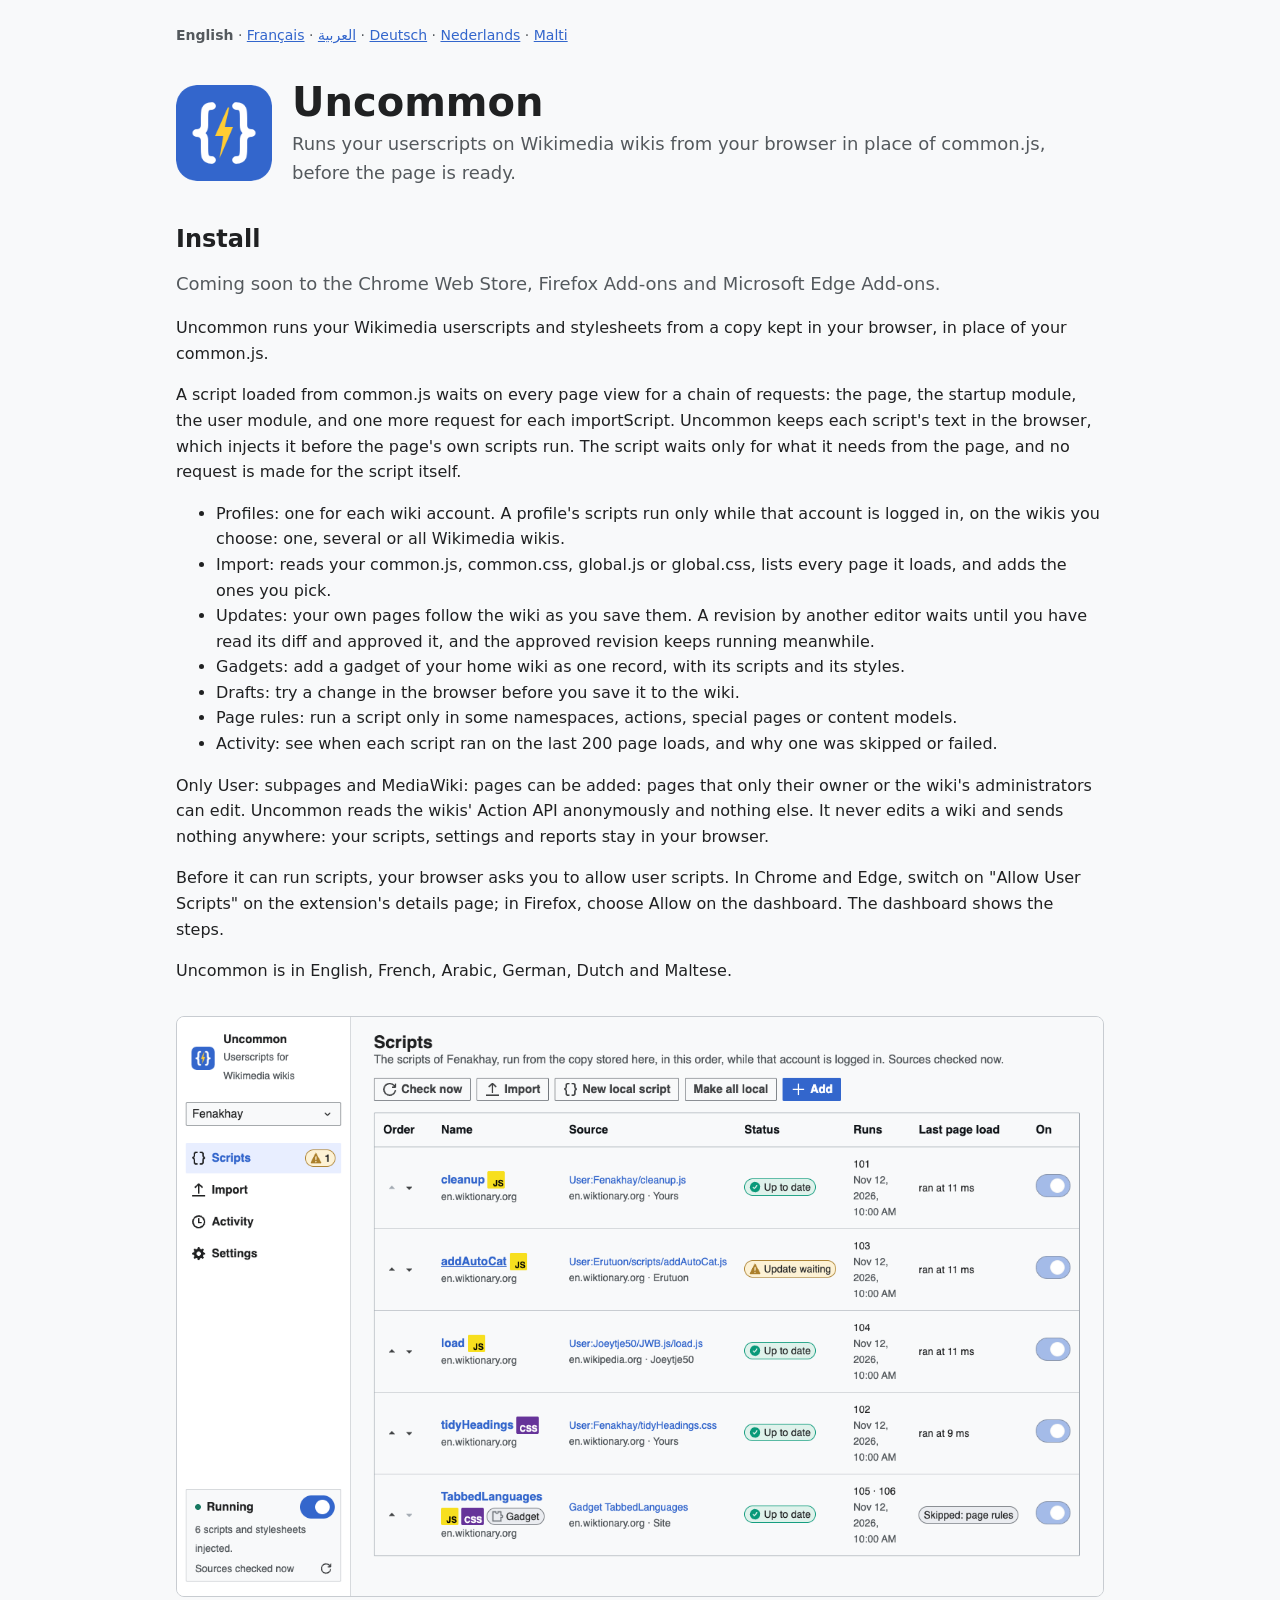
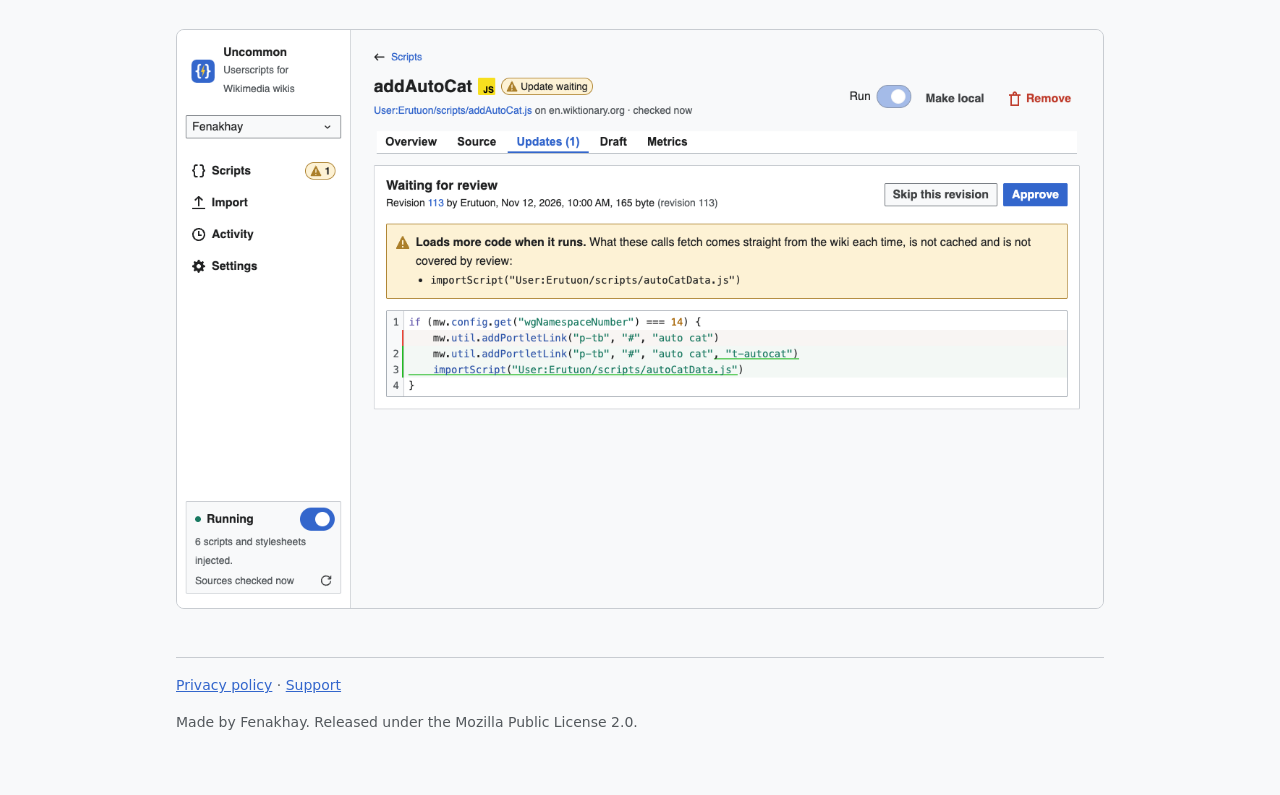
==== index.html @ 903ac7b0 "Add the site of Uncommon" ====
<!doctype html>
<html lang="en" dir="ltr">
  <head>
    <meta charset="utf-8" />
    <meta name="viewport" content="width=device-width, initial-scale=1" />
    <title>Uncommon: userscripts for Wikimedia wikis</title>
    <meta
      name="description"
      content="Runs your userscripts on Wikimedia wikis from your browser in place of common.js, before the page is ready."
    />
    <link rel="icon" href="icon.png" />
    <link rel="stylesheet" href="style.css" />
    <link rel="alternate" hreflang="en" href="https://uncommon.fenakhay.com/" />
    <link rel="alternate" hreflang="fr" href="https://uncommon.fenakhay.com/fr/" />
    <link rel="alternate" hreflang="ar" href="https://uncommon.fenakhay.com/ar/" />
    <link rel="alternate" hreflang="de" href="https://uncommon.fenakhay.com/de/" />
    <link rel="alternate" hreflang="nl" href="https://uncommon.fenakhay.com/nl/" />
    <link rel="alternate" hreflang="mt" href="https://uncommon.fenakhay.com/mt/" />
  </head>
  <body>
    <nav class="languages">
      <strong>English</strong> · <a href="fr/" hreflang="fr" lang="fr">Français</a> ·
      <a href="ar/" hreflang="ar" lang="ar">العربية</a> ·
      <a href="de/" hreflang="de" lang="de">Deutsch</a> ·
      <a href="nl/" hreflang="nl" lang="nl">Nederlands</a> ·
      <a href="mt/" hreflang="mt" lang="mt">Malti</a>
    </nav>
    <header>
      <img src="icon.png" alt="" width="96" height="96" />
      <div>
        <h1>Uncommon</h1>
        <p class="summary">
          Runs your userscripts on Wikimedia wikis from your browser in place of common.js, before
          the page is ready.
        </p>
      </div>
    </header>
    <main>
      <h2>Install</h2>
      <p class="soon">
        Coming soon to the Chrome Web Store, Firefox Add-ons and Microsoft Edge Add-ons.
      </p>
      <p>
        Uncommon runs your Wikimedia userscripts and stylesheets from a copy kept in your browser,
        in place of your common.js.
      </p>
      <p>
        A script loaded from common.js waits on every page view for a chain of requests: the page,
        the startup module, the user module, and one more request for each importScript. Uncommon
        keeps each script's text in the browser, which injects it before the page's own scripts run.
        The script waits only for what it needs from the page, and no request is made for the script
        itself.
      </p>
      <ul>
        <li>
          Profiles: one for each wiki account. A profile's scripts run only while that account is
          logged in, on the wikis you choose: one, several or all Wikimedia wikis.
        </li>
        <li>
          Import: reads your common.js, common.css, global.js or global.css, lists every page it
          loads, and adds the ones you pick.
        </li>
        <li>
          Updates: your own pages follow the wiki as you save them. A revision by another editor
          waits until you have read its diff and approved it, and the approved revision keeps
          running meanwhile.
        </li>
        <li>
          Gadgets: add a gadget of your home wiki as one record, with its scripts and its styles.
        </li>
        <li>Drafts: try a change in the browser before you save it to the wiki.</li>
        <li>
          Page rules: run a script only in some namespaces, actions, special pages or content
          models.
        </li>
        <li>
          Activity: see when each script ran on the last 200 page loads, and why one was skipped or
          failed.
        </li>
      </ul>
      <p>
        Only User: subpages and MediaWiki: pages can be added: pages that only their owner or the
        wiki's administrators can edit. Uncommon reads the wikis' Action API anonymously and nothing
        else. It never edits a wiki and sends nothing anywhere: your scripts, settings and reports
        stay in your browser.
      </p>
      <p>
        Before it can run scripts, your browser asks you to allow user scripts. In Chrome and Edge,
        switch on "Allow User Scripts" on the extension's details page; in Firefox, choose Allow on
        the dashboard. The dashboard shows the steps.
      </p>
      <p>Uncommon is in English, French, Arabic, German, Dutch and Maltese.</p>
      <figure>
        <img
          src="images/en/scripts.png"
          alt="The dashboard's list of scripts"
          width="1280"
          height="800"
        />
      </figure>
      <figure>
        <img
          src="images/en/update.png"
          alt="A revision by another editor waiting for review"
          width="1280"
          height="800"
        />
      </figure>
    </main>
    <footer>
      <a href="privacy.html">Privacy policy</a> ·
      <a href="support.html">Support</a>
      <p>Made by Fenakhay. Released under the Mozilla Public License 2.0.</p>
    </footer>
  </body>
</html>
---- style.css ----
/* The site of Uncommon, in the colors of Wikimedia's Codex: light by default, dark when the reader's system is. */

:root {
  color-scheme: light dark;
  --background: #f8f9fa;
  --surface: #fff;
  --text: #202122;
  --subtle: #54595d;
  --border: #c8ccd1;
  --link: #36c;
  --button-text: #fff;
}

@media (prefers-color-scheme: dark) {
  :root {
    --background: #101418;
    --surface: #202122;
    --text: #eaecf0;
    --subtle: #a2a9b1;
    --border: #54595d;
    --link: #88a3e8;
    --button-text: #101418;
  }
}

* {
  box-sizing: border-box;
}

body {
  max-inline-size: 60rem;
  margin: 0 auto;
  padding: 1.5rem 1rem 3rem;
  background-color: var(--background);
  color: var(--text);
  font-family: system-ui, sans-serif;
  font-size: 1rem;
  line-height: 1.6;
}

a {
  color: var(--link);
}

.languages {
  margin-block-end: 2rem;
  color: var(--subtle);
  font-size: 0.875rem;
}

header {
  display: flex;
  align-items: center;
  gap: 1.25rem;
  margin-block-end: 1.5rem;
}

header img {
  flex-shrink: 0;
  border-radius: 1.25rem;
}

h1 {
  margin: 0;
  font-size: 2.5rem;
  line-height: 1.2;
}

h2 {
  margin-block: 2rem 0.75rem;
  font-size: 1.5rem;
}

h3 {
  margin-block: 1.5rem 0.5rem;
  font-size: 1.125rem;
}

.summary,
.soon {
  margin: 0.25rem 0 0;
  color: var(--subtle);
  font-size: 1.125rem;
}

.stores {
  display: flex;
  flex-wrap: wrap;
  gap: 0.75rem;
}

.button {
  padding: 0.5rem 1rem;
  border-radius: 0.25rem;
  background-color: var(--link);
  color: var(--button-text);
  font-weight: 700;
  text-decoration: none;
}

figure {
  margin: 2rem 0;
}

figure img {
  display: block;
  inline-size: 100%;
  block-size: auto;
  border: 1px solid var(--border);
  border-radius: 0.5rem;
}

code {
  font-size: 0.9em;
  overflow-wrap: anywhere;
}

footer {
  margin-block-start: 3rem;
  padding-block-start: 1rem;
  border-block-start: 1px solid var(--border);
  color: var(--subtle);
  font-size: 0.875rem;
}
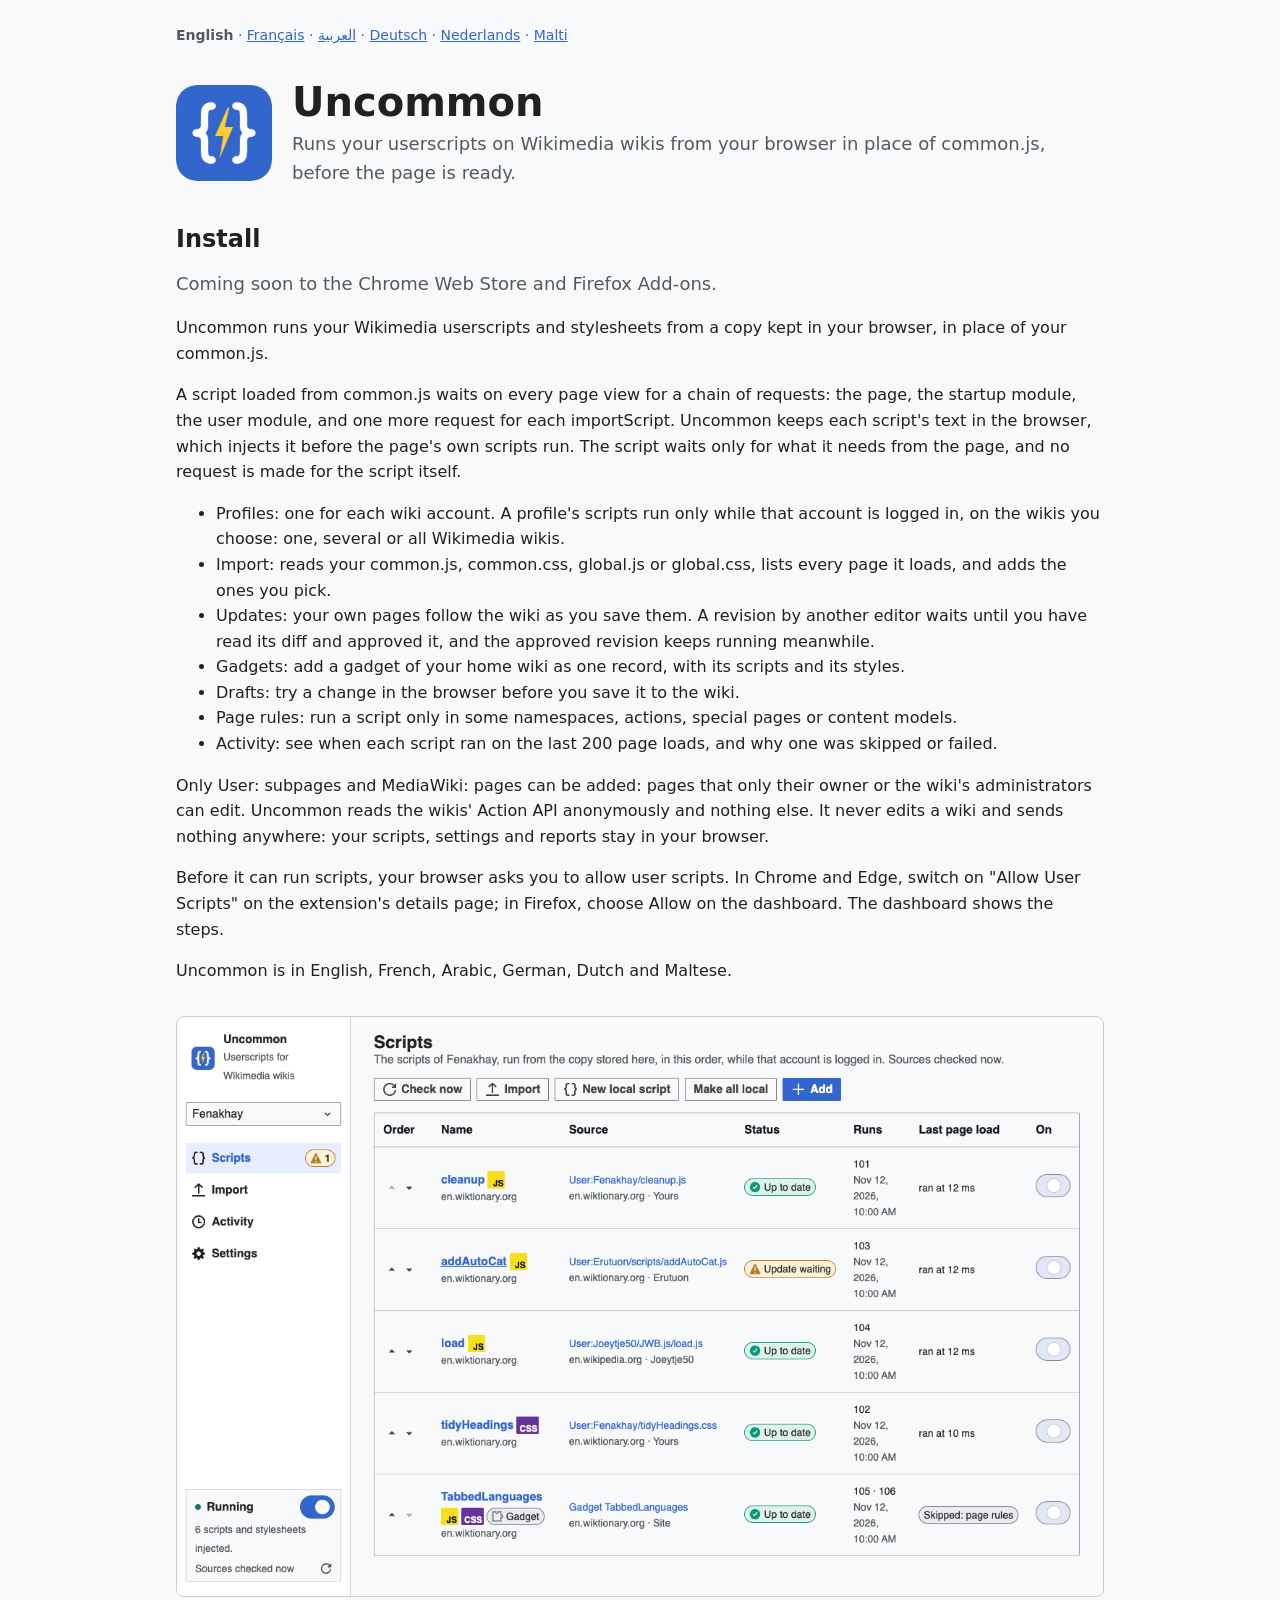
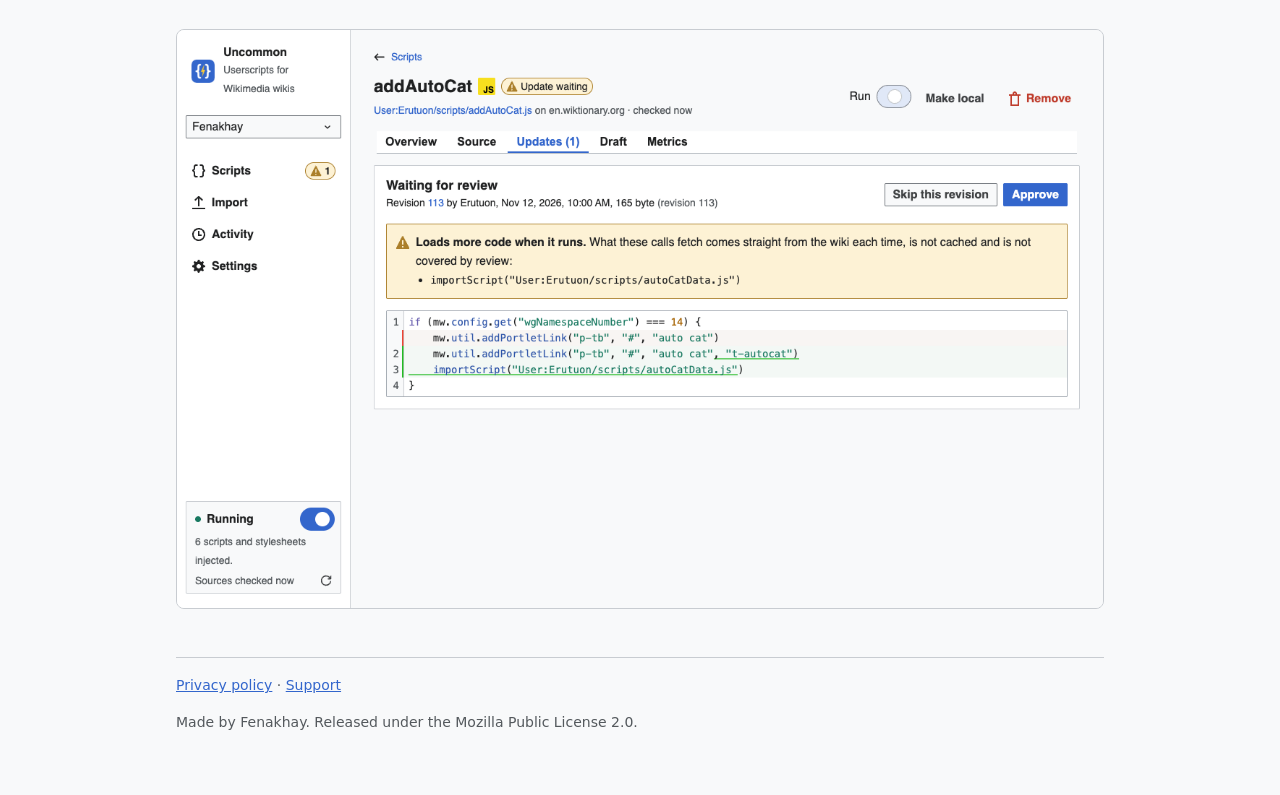
==== commit 27e228b2: "Update the site for Uncommon 1.0.0" ====
--- a/index.html
+++ b/index.html
@@ -37,9 +37,7 @@
     </header>
     <main>
       <h2>Install</h2>
-      <p class="soon">
-        Coming soon to the Chrome Web Store, Firefox Add-ons and Microsoft Edge Add-ons.
-      </p>
+      <p class="soon">Coming soon to the Chrome Web Store and Firefox Add-ons.</p>
       <p>
         Uncommon runs your Wikimedia userscripts and stylesheets from a copy kept in your browser,
         in place of your common.js.
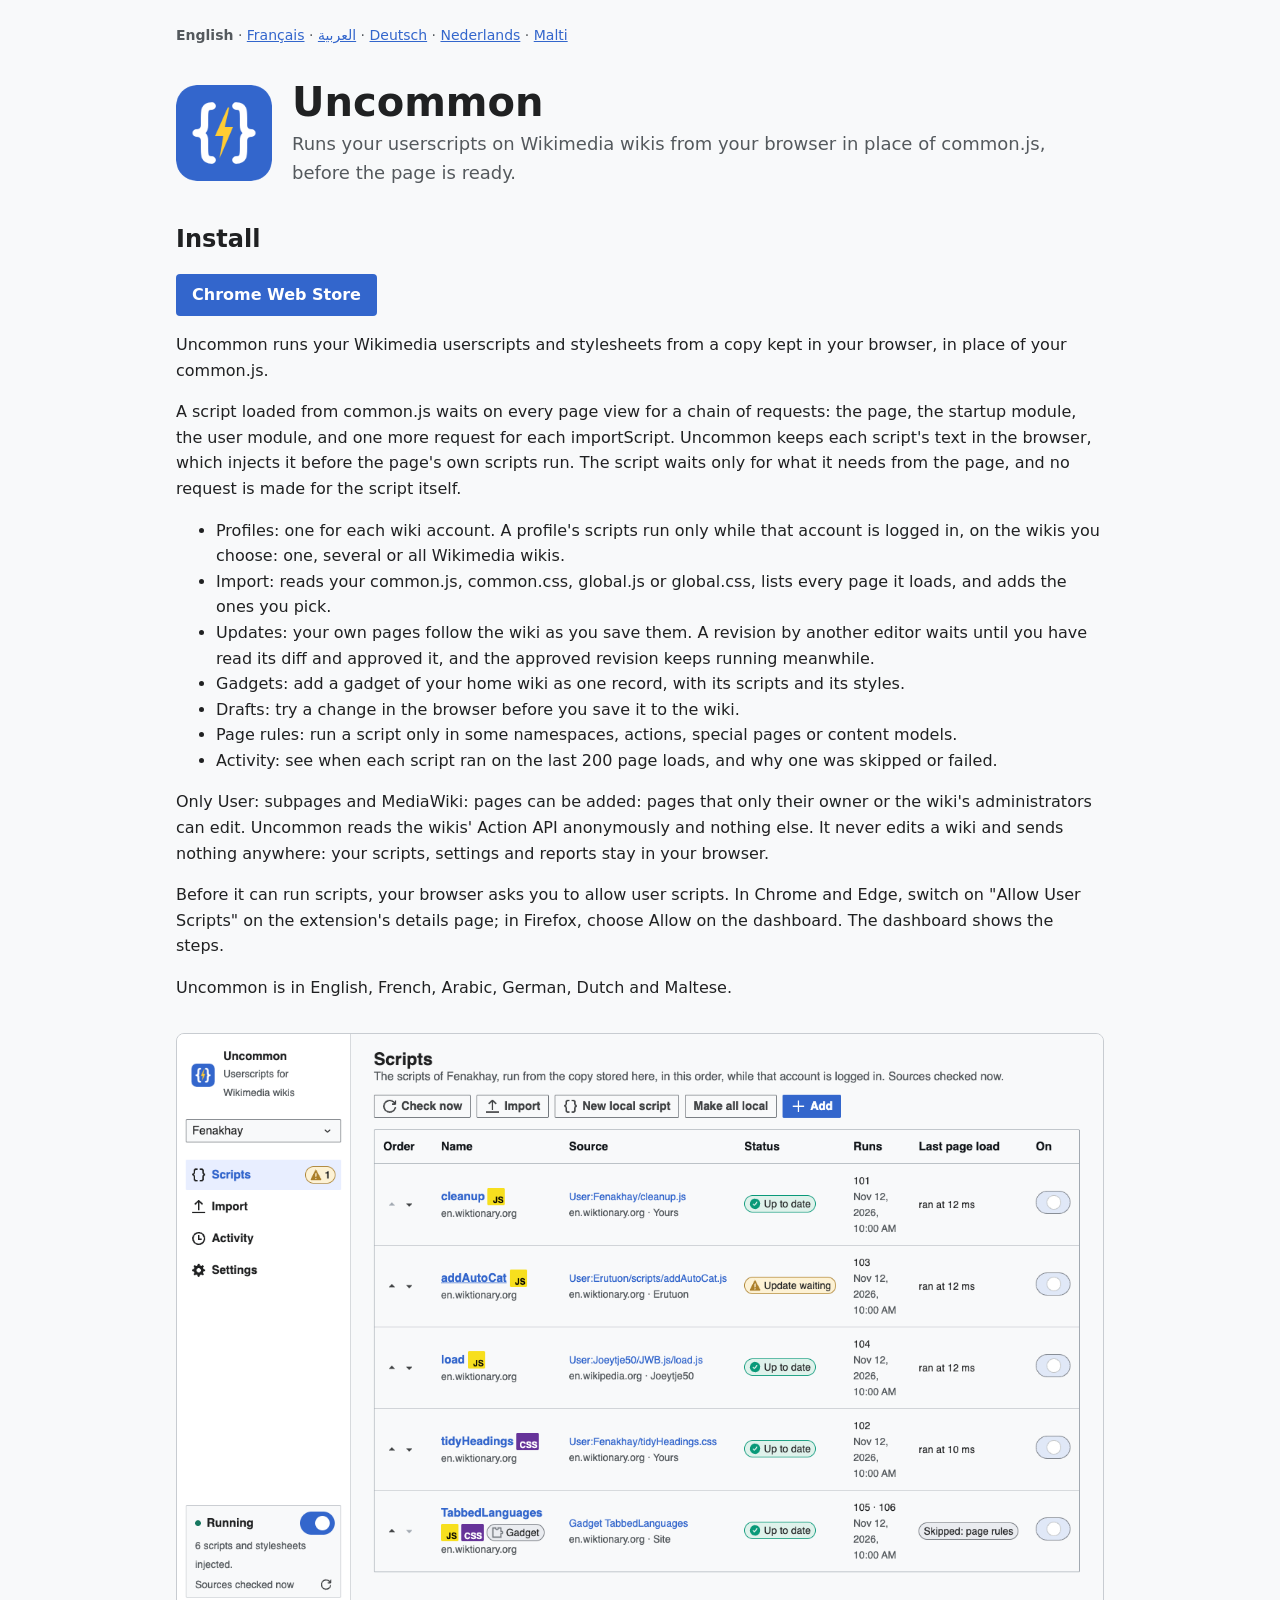
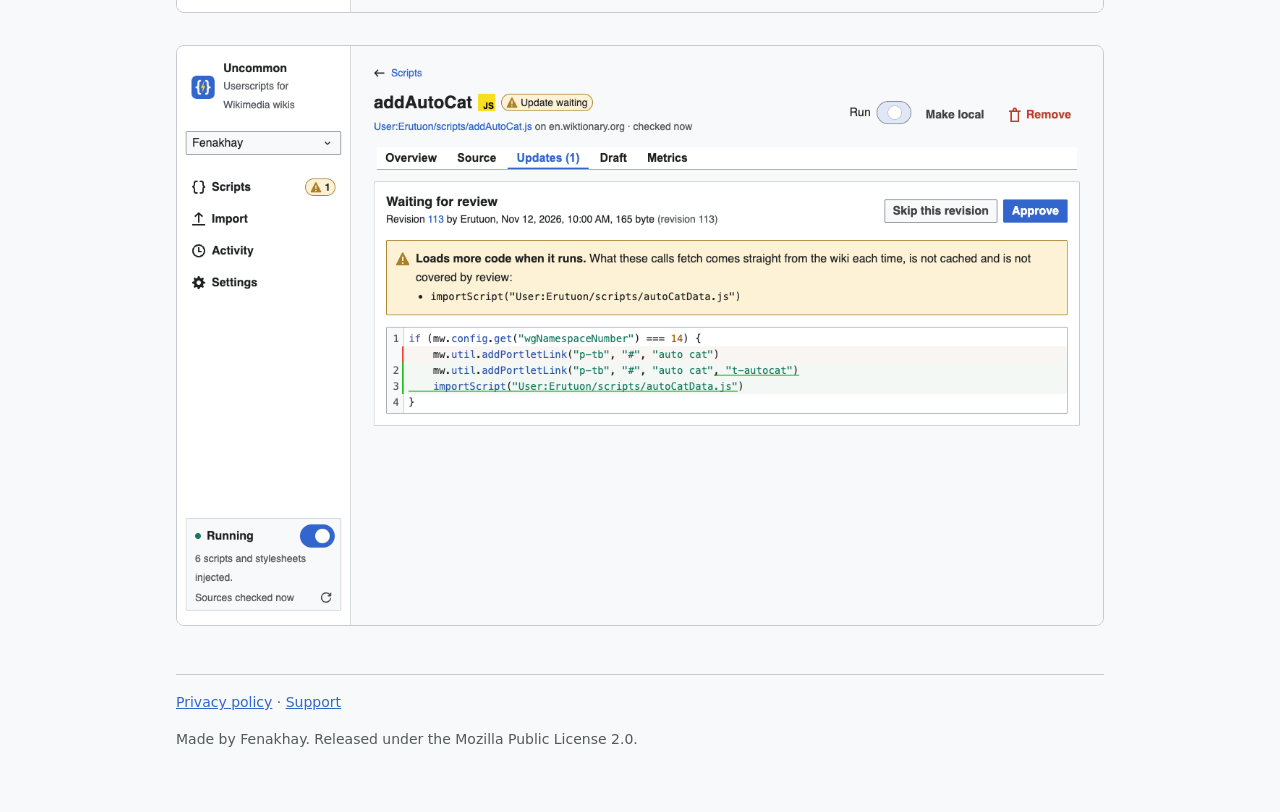
==== commit 65b8fbb2: "Update the site for Uncommon 1.1.0" ====
--- a/index.html
+++ b/index.html
@@ -37,7 +37,13 @@
     </header>
     <main>
       <h2>Install</h2>
-      <p class="soon">Coming soon to the Chrome Web Store and Firefox Add-ons.</p>
+      <p class="stores">
+        <a
+          class="button"
+          href="https://chromewebstore.google.com/detail/uncommon-userscripts-for/dfbjjnancbgnjkgjohcepljgianccjjg"
+          >Chrome Web Store</a
+        >
+      </p>
       <p>
         Uncommon runs your Wikimedia userscripts and stylesheets from a copy kept in your browser,
         in place of your common.js.
